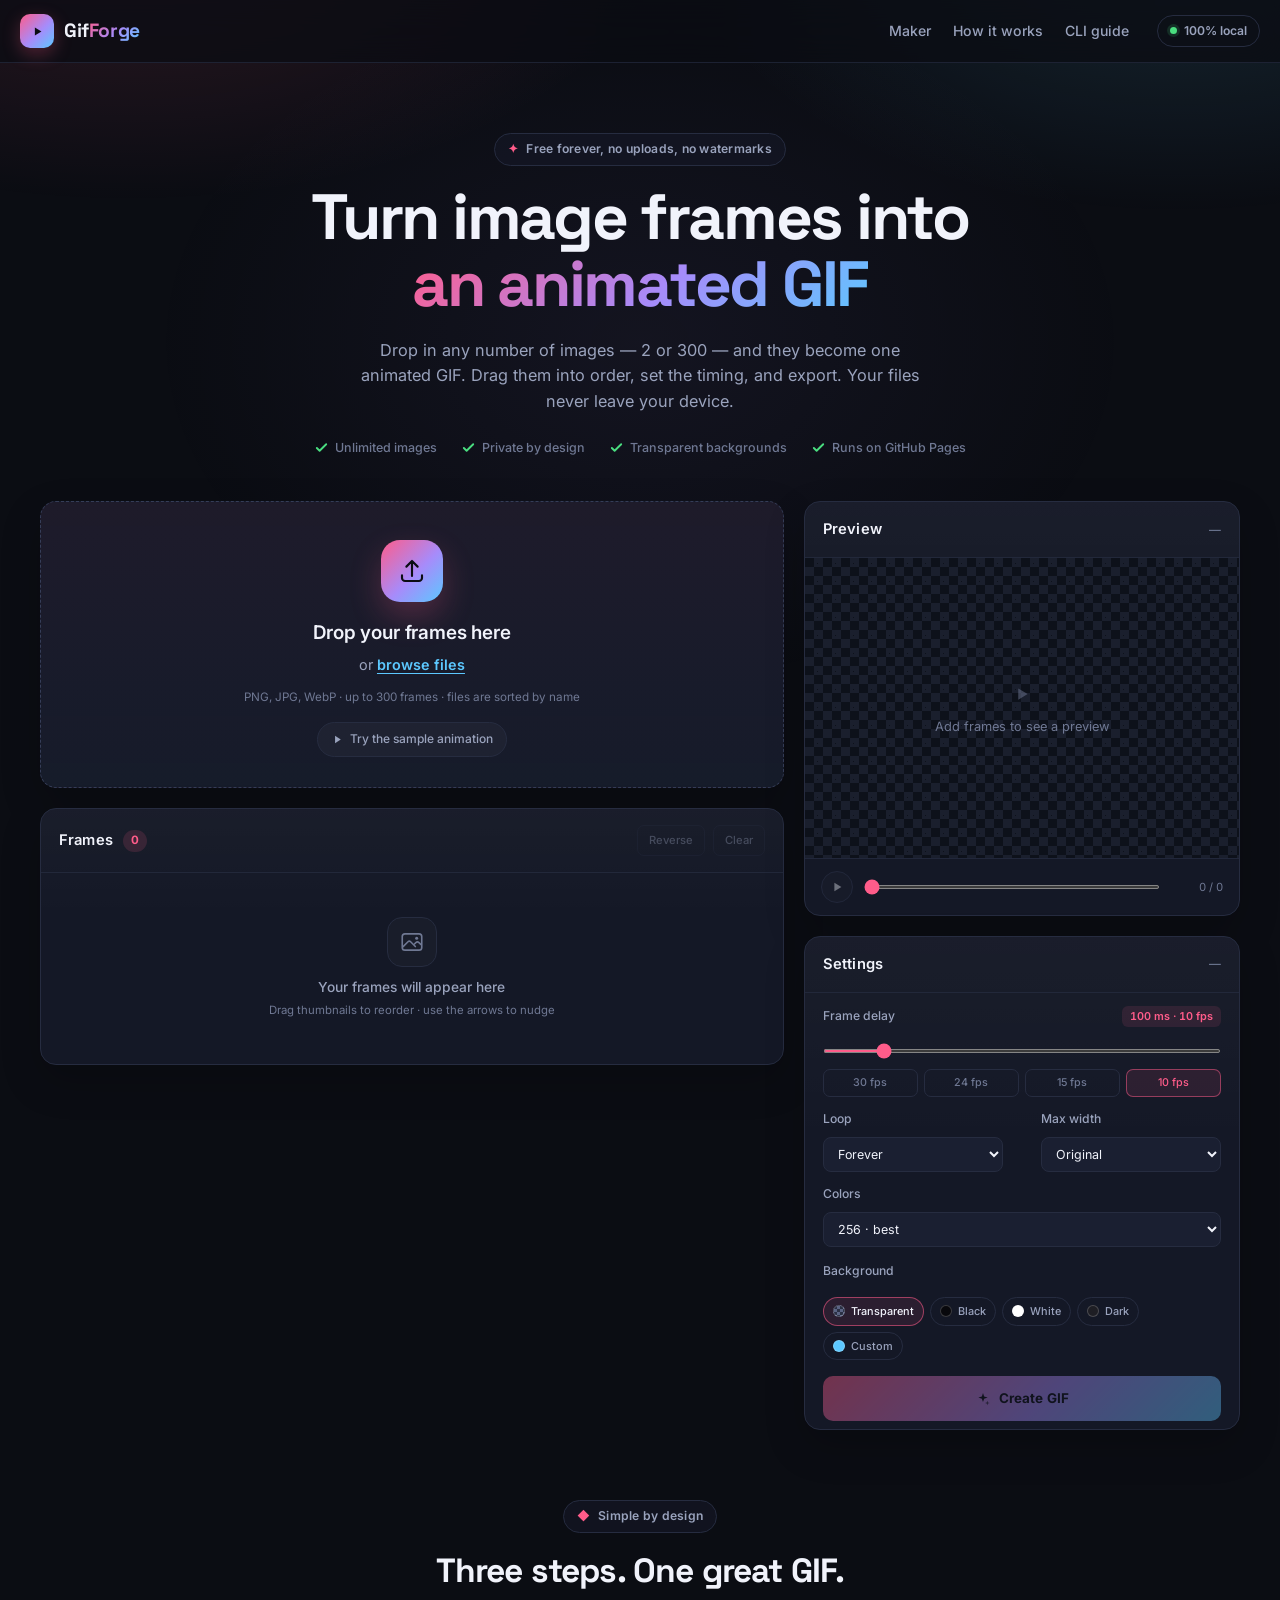
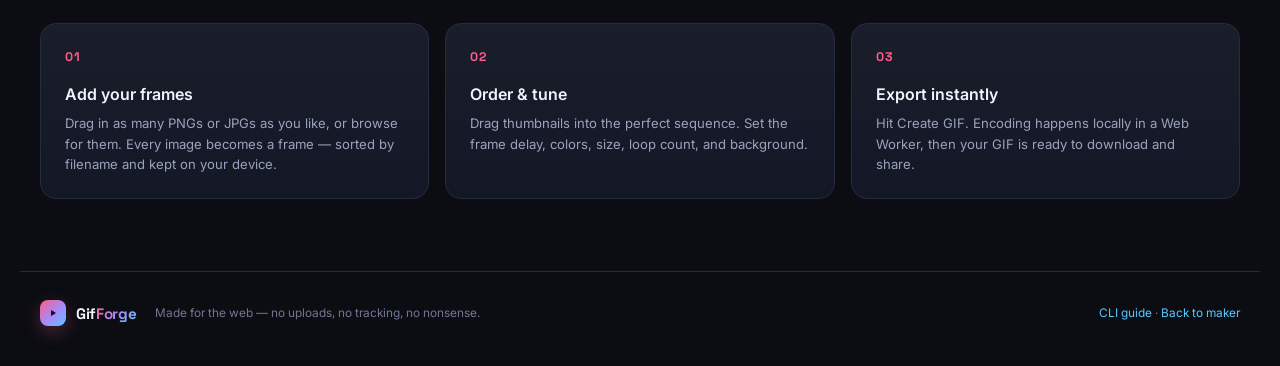
==== index.html @ 0b66b705 "GIF-maker-site" ====
<!DOCTYPE html>
<html lang="en">
<head>
  <meta charset="UTF-8" />
  <meta name="viewport" content="width=device-width, initial-scale=1.0" />
  <meta name="description" content="GifForge — a free, private GIF maker that runs entirely in your browser. Drop in image frames, reorder them, tune the speed, and download a crisp GIF." />
  <title>GifForge — Free Online GIF Maker</title>
  <link rel="icon" href="data:image/svg+xml,%3Csvg xmlns='http://www.w3.org/2000/svg' viewBox='0 0 64 64'%3E%3Cdefs%3E%3ClinearGradient id='g' x1='0' y1='0' x2='1' y2='1'%3E%3Cstop offset='0' stop-color='%23ff5c8a'/%3E%3Cstop offset='.55' stop-color='%23a78bfa'/%3E%3Cstop offset='1' stop-color='%235cc8ff'/%3E%3C/linearGradient%3E%3C/defs%3E%3Crect width='64' height='64' rx='16' fill='url(%23g)'/%3E%3Cpath d='M25 20v24l18-12z' fill='%230b0d13'/%3E%3C/svg%3E" />
  <link rel="preconnect" href="https://fonts.googleapis.com" />
  <link rel="preconnect" href="https://fonts.gstatic.com" crossorigin />
  <link href="https://fonts.googleapis.com/css2?family=Inter:wght@400;500;600;700;800&family=Space+Grotesk:wght@500;600;700&display=swap" rel="stylesheet" />
  <link rel="stylesheet" href="assets/style.css" />
</head>
<body>
  <header class="topbar">
    <a class="brand" href="#top" aria-label="GifForge home">
      <span class="brand-mark" aria-hidden="true">
        <svg viewBox="0 0 24 24" fill="none"><path d="M9 7.5v9l7.5-4.5L9 7.5Z" fill="currentColor"/></svg>
      </span>
      <span>Gif<span class="brand-accent">Forge</span></span>
    </a>
    <nav class="topnav" aria-label="Main">
      <a href="#maker">Maker</a>
      <a href="#how">How it works</a>
      <a href="gif-guide.html">CLI guide</a>
    </nav>
    <div class="topbar-badge" title="Everything runs locally in your browser">
      <span class="status-dot"></span>
      100% local
    </div>
  </header>

  <main id="top">
    <section class="hero">
      <p class="eyebrow"><span>✦</span> Free forever, no uploads, no watermarks</p>
      <h1>Turn image frames into<br /><span class="gradient-text">an animated GIF</span></h1>
      <p class="hero-sub">
        Drop in any number of images — 2 or 300 — and they become one animated GIF.
        Drag them into order, set the timing, and export. Your files never leave your device.
      </p>
      <div class="trust-row" aria-label="Features">
        <span><svg viewBox="0 0 16 16" aria-hidden="true"><path d="m3 8.5 3 3L13 4.5" fill="none" stroke="currentColor" stroke-width="2" stroke-linecap="round" stroke-linejoin="round"/></svg>Unlimited images</span>
        <span><svg viewBox="0 0 16 16" aria-hidden="true"><path d="m3 8.5 3 3L13 4.5" fill="none" stroke="currentColor" stroke-width="2" stroke-linecap="round" stroke-linejoin="round"/></svg>Private by design</span>
        <span><svg viewBox="0 0 16 16" aria-hidden="true"><path d="m3 8.5 3 3L13 4.5" fill="none" stroke="currentColor" stroke-width="2" stroke-linecap="round" stroke-linejoin="round"/></svg>Transparent backgrounds</span>
        <span><svg viewBox="0 0 16 16" aria-hidden="true"><path d="m3 8.5 3 3L13 4.5" fill="none" stroke="currentColor" stroke-width="2" stroke-linecap="round" stroke-linejoin="round"/></svg>Runs on GitHub Pages</span>
      </div>
    </section>

    <section class="maker" id="maker" aria-label="GIF maker">
      <div class="workspace">
        <div class="panel drop-panel" id="dropzone" role="button" tabindex="0" aria-label="Upload image frames">
          <input type="file" id="fileInput" accept="image/png,image/jpeg,image/webp,image/gif,image/bmp" multiple hidden />
          <div class="drop-inner">
            <div class="drop-icon" aria-hidden="true">
              <svg viewBox="0 0 24 24" fill="none"><path d="M12 16V4m0 0L7.5 8.5M12 4l4.5 4.5M4 15.5v2A2.5 2.5 0 0 0 6.5 20h11a2.5 2.5 0 0 0 2.5-2.5v-2" stroke="currentColor" stroke-width="1.7" stroke-linecap="round" stroke-linejoin="round"/></svg>
            </div>
            <h2>Drop your frames here</h2>
            <p class="drop-copy">or <button type="button" class="link-btn" id="browseBtn">browse files</button></p>
            <p class="hint">PNG, JPG, WebP · up to 300 frames · files are sorted by name</p>
            <button type="button" class="sample-btn" id="sampleBtn">
              <svg viewBox="0 0 16 16" fill="none" aria-hidden="true"><path d="M5 3.5v9l7-4.5-7-4.5Z" fill="currentColor"/></svg>
              Try the sample animation
            </button>
          </div>
          <div class="drop-loading" id="dropLoading" hidden>
            <span class="spinner" aria-hidden="true"></span>
            <span>Loading frames…</span>
          </div>
        </div>

        <div class="panel frames-panel">
          <div class="panel-head">
            <h2>Frames <span class="count" id="frameCount">0</span></h2>
            <div class="head-actions">
              <button type="button" class="ghost small" id="reverseBtn" disabled>Reverse</button>
              <button type="button" class="ghost small danger" id="clearBtn" disabled>Clear</button>
            </div>
          </div>
          <div class="frames" id="frames" aria-live="polite"></div>
          <div class="empty-frames" id="emptyFrames">
            <span class="empty-icon" aria-hidden="true">
              <svg viewBox="0 0 24 24" fill="none"><rect x="3" y="4.5" width="18" height="15" rx="2.5" stroke="currentColor" stroke-width="1.5"/><path d="m3.8 16.2 4.5-4.4a1.7 1.7 0 0 1 2.4 0l4.4 4.4M14.5 13.6l1.3-1.2a1.7 1.7 0 0 1 2.4 0l1.9 1.8" stroke="currentColor" stroke-width="1.5" stroke-linecap="round"/><circle cx="16.3" cy="8.6" r="1.4" fill="currentColor"/></svg>
            </span>
            <p>Your frames will appear here</p>
            <span class="empty-sub">Drag thumbnails to reorder · use the arrows to nudge</span>
          </div>
        </div>
      </div>

      <aside class="sidebar">
        <div class="panel preview-panel">
          <div class="panel-head">
            <h2>Preview</h2>
            <span class="meta" id="previewMeta">—</span>
          </div>
          <div class="preview-stage" id="previewStage">
            <canvas id="previewCanvas" width="480" height="360" aria-label="Animation preview"></canvas>
            <div class="preview-empty" id="previewEmpty">
              <svg viewBox="0 0 24 24" fill="none" aria-hidden="true"><path d="M9 7.5v9l7.5-4.5L9 7.5Z" fill="currentColor"/></svg>
              <span>Add frames to see a preview</span>
            </div>
          </div>
          <div class="playbar">
            <button type="button" class="play-btn" id="playBtn" disabled aria-label="Pause preview">
              <svg class="icon-pause" viewBox="0 0 16 16" aria-hidden="true"><path d="M5 3h2v10H5zM9 3h2v10H9z" fill="currentColor"/></svg>
              <svg class="icon-play" viewBox="0 0 16 16" aria-hidden="true"><path d="M5 3.2v9.6L13 8 5 3.2Z" fill="currentColor"/></svg>
            </button>
            <input type="range" id="scrub" min="0" max="0" value="0" step="1" aria-label="Preview frame" />
            <span class="frame-label" id="frameLabel">0 / 0</span>
          </div>
        </div>

        <div class="panel settings-panel">
          <div class="panel-head">
            <h2>Settings</h2>
            <span class="meta" id="sizeMeta">—</span>
          </div>

          <div class="field">
            <div class="field-label">
              <label for="delay">Frame delay</label>
              <span class="value-pill" id="delayVal">100 ms · 10 fps</span>
            </div>
            <input type="range" id="delay" min="20" max="600" step="1" value="100" />
            <div class="preset-row" id="fpsPresets">
              <button type="button" class="chip" data-fps="30">30 fps</button>
              <button type="button" class="chip" data-fps="24">24 fps</button>
              <button type="button" class="chip" data-fps="15">15 fps</button>
              <button type="button" class="chip active" data-fps="10">10 fps</button>
            </div>
          </div>

          <div class="field-grid">
            <div class="field">
              <label for="loop">Loop</label>
              <select id="loop">
                <option value="0" selected>Forever</option>
                <option value="1">2 times</option>
                <option value="2">3 times</option>
                <option value="-1">Once</option>
              </select>
            </div>
            <div class="field">
              <label for="maxWidth">Max width</label>
              <select id="maxWidth">
                <option value="0" selected>Original</option>
                <option value="1080">1080 px</option>
                <option value="720">720 px</option>
                <option value="480">480 px</option>
                <option value="320">320 px</option>
              </select>
            </div>
            <div class="field">
              <label for="quality">Colors</label>
              <select id="quality">
                <option value="256" selected>256 · best</option>
                <option value="128">128 · balanced</option>
                <option value="64">64 · smaller</option>
                <option value="32">32 · smallest</option>
              </select>
            </div>
          </div>

          <div class="field">
            <div class="field-label">
              <span class="label">Background</span>
            </div>
            <div class="swatches" id="bgSwatches">
              <button type="button" class="swatch active" data-bg="transparent"><span class="swatch-dot checker-dot"></span>Transparent</button>
              <button type="button" class="swatch" data-bg="#08080c"><span class="swatch-dot" style="background:#08080c"></span>Black</button>
              <button type="button" class="swatch" data-bg="#ffffff"><span class="swatch-dot" style="background:#fff"></span>White</button>
              <button type="button" class="swatch" data-bg="#1e1e24"><span class="swatch-dot" style="background:#1e1e24"></span>Dark</button>
              <label class="swatch custom-swatch" title="Pick a custom background color">
                <span class="swatch-dot" id="customDot" style="background:#5cc8ff"></span>Custom
                <input type="color" id="customBg" value="#5cc8ff" />
              </label>
            </div>
          </div>

          <button type="button" class="primary create-btn" id="makeBtn" disabled>
            <svg viewBox="0 0 24 24" fill="none" aria-hidden="true"><path d="M12 3l1.7 5.1L19 9.8l-5.3 1.7L12 16.6l-1.7-5.1L5 9.8l5.3-1.7L12 3Z" fill="currentColor"/><path d="M18.5 14.5l.9 2.6 2.6.9-2.6.9-.9 2.6-.9-2.6-2.6-.9 2.6-.9.9-2.6Z" fill="currentColor" opacity=".7"/></svg>
            Create GIF
          </button>

          <div class="progress-wrap" id="progressWrap" hidden>
            <div class="progress"><div class="progress-bar" id="progressBar"></div></div>
            <div class="progress-text"><span id="progressText">Preparing frames…</span><span id="progressPct">0%</span></div>
          </div>

          <div class="result" id="resultBox" hidden>
            <div class="result-head">
              <span class="result-title"><span class="status-dot"></span> Your GIF is ready</span>
              <span class="meta" id="resultSize"></span>
            </div>
            <div class="result-image-wrap">
              <img id="resultImg" alt="Generated GIF preview" />
            </div>
            <a class="primary download-btn" id="downloadBtn" download="animation.gif">
              <svg viewBox="0 0 24 24" fill="none" aria-hidden="true"><path d="M12 4v11m0 0 4-4m-4 4-4-4M5 19h14" stroke="currentColor" stroke-width="1.8" stroke-linecap="round" stroke-linejoin="round"/></svg>
              Download GIF
            </a>
          </div>
        </div>
      </aside>
    </section>

    <section class="how" id="how">
      <div class="how-head">
        <p class="eyebrow"><span>◆</span> Simple by design</p>
        <h2>Three steps. One great GIF.</h2>
      </div>
      <div class="how-grid">
        <article class="how-card">
          <div class="how-num">01</div>
          <h3>Add your frames</h3>
          <p>Drag in as many PNGs or JPGs as you like, or browse for them. Every image becomes a frame — sorted by filename and kept on your device.</p>
        </article>
        <article class="how-card">
          <div class="how-num">02</div>
          <h3>Order &amp; tune</h3>
          <p>Drag thumbnails into the perfect sequence. Set the frame delay, colors, size, loop count, and background.</p>
        </article>
        <article class="how-card">
          <div class="how-num">03</div>
          <h3>Export instantly</h3>
          <p>Hit Create GIF. Encoding happens locally in a Web Worker, then your GIF is ready to download and share.</p>
        </article>
      </div>
    </section>
  </main>

  <footer class="site-footer">
    <a class="brand small-brand" href="#top">
      <span class="brand-mark" aria-hidden="true">
        <svg viewBox="0 0 24 24" fill="none"><path d="M9 7.5v9l7.5-4.5L9 7.5Z" fill="currentColor"/></svg>
      </span>
      <span>Gif<span class="brand-accent">Forge</span></span>
    </a>
    <p>Made for the web — no uploads, no tracking, no nonsense.</p>
    <p class="footer-links"><a href="gif-guide.html">CLI guide</a> · <a href="#maker">Back to maker</a></p>
  </footer>

  <div class="toast" id="toast" role="status" aria-live="polite"></div>

  <script type="module" src="assets/app.js"></script>
</body>
</html>
---- assets/style.css ----
:root {
  --bg: #0b0d13;
  --bg-soft: #10131c;
  --panel: #141826;
  --panel-2: #1a1f31;
  --border: #262c40;
  --border-strong: #353d58;
  --text: #f1f3fb;
  --muted: #9aa3bd;
  --muted-2: #6f7893;
  --accent: #ff5c8a;
  --accent-2: #5cc8ff;
  --accent-3: #a78bfa;
  --gradient: linear-gradient(135deg, #ff5c8a 0%, #a78bfa 55%, #5cc8ff 100%);
  --radius: 16px;
  --radius-sm: 11px;
  --shadow: 0 24px 60px rgba(0, 0, 0, .35);
  --checker: linear-gradient(45deg, #2a3044 25%, transparent 25%), linear-gradient(-45deg, #2a3044 25%, transparent 25%), linear-gradient(45deg, transparent 75%, #2a3044 75%), linear-gradient(-45deg, transparent 75%, #2a3044 75%);
}

* { box-sizing: border-box; }
html { scroll-behavior: smooth; }
body {
  margin: 0;
  background: var(--bg);
  color: var(--text);
  font-family: 'Inter', 'Segoe UI', Tahoma, sans-serif;
  line-height: 1.55;
  -webkit-font-smoothing: antialiased;
  overflow-x: hidden;
}
body::before {
  content: '';
  position: fixed;
  inset: 0;
  z-index: -1;
  background:
    radial-gradient(900px 500px at 10% -12%, rgba(255, 92, 138, .16), transparent 62%),
    radial-gradient(800px 460px at 92% -8%, rgba(92, 200, 255, .14), transparent 62%),
    radial-gradient(700px 500px at 50% 38%, rgba(167, 139, 250, .06), transparent 70%);
  pointer-events: none;
}
button, input, select { font: inherit; }
button { color: inherit; cursor: pointer; }
a { color: var(--accent-2); text-decoration: none; }
a:hover { text-decoration: underline; }
:focus-visible { outline: 2px solid var(--accent-2); outline-offset: 3px; }

/* ---------- Top bar ---------- */
.topbar {
  position: sticky;
  top: 0;
  z-index: 50;
  display: flex;
  align-items: center;
  gap: 28px;
  padding: 14px max(20px, calc((100vw - 1240px) / 2));
  background: rgba(11, 13, 19, .76);
  border-bottom: 1px solid rgba(38, 44, 64, .7);
  backdrop-filter: blur(16px);
  -webkit-backdrop-filter: blur(16px);
}
.brand { display: inline-flex; align-items: center; gap: 10px; color: var(--text); font-family: 'Space Grotesk', 'Inter', sans-serif; font-weight: 700; font-size: 1.2rem; letter-spacing: -.02em; }
.brand:hover { text-decoration: none; }
.brand-mark { display: grid; place-items: center; width: 34px; height: 34px; border-radius: 10px; background: var(--gradient); color: #0b0d13; box-shadow: 0 6px 18px rgba(255, 92, 138, .28); }
.brand-mark svg { width: 21px; height: 21px; }
.brand-accent { background: var(--gradient); -webkit-background-clip: text; background-clip: text; color: transparent; }
.topnav { display: flex; gap: 22px; margin-left: auto; }
.topnav a { color: var(--muted); font-size: .88rem; font-weight: 500; }
.topnav a:hover { color: var(--text); text-decoration: none; }
.topbar-badge { display: inline-flex; align-items: center; gap: 7px; padding: 6px 12px; border: 1px solid var(--border); border-radius: 999px; color: var(--muted); font-size: .76rem; font-weight: 600; white-space: nowrap; }
.status-dot { width: 7px; height: 7px; border-radius: 50%; background: #4ade80; box-shadow: 0 0 0 3px rgba(74, 222, 128, .14); display: inline-block; flex: none; }

/* ---------- Hero ---------- */
main { max-width: 1240px; margin: 0 auto; padding: 0 20px 72px; }
.hero { text-align: center; padding: 70px 12px 44px; }
.eyebrow { display: inline-flex; align-items: center; gap: 8px; margin: 0 0 18px; padding: 6px 13px; border: 1px solid var(--border); border-radius: 999px; background: rgba(20, 24, 38, .7); color: var(--muted); font-size: .76rem; font-weight: 600; letter-spacing: .02em; }
.eyebrow span { color: var(--accent); }
.hero h1 { margin: 0; font-family: 'Space Grotesk', 'Inter', sans-serif; font-size: clamp(2.3rem, 5.4vw, 4rem); line-height: 1.05; letter-spacing: -.035em; font-weight: 700; }
.gradient-text { background: var(--gradient); -webkit-background-clip: text; background-clip: text; color: transparent; }
.hero-sub { max-width: 590px; margin: 20px auto 0; color: var(--muted); font-size: 1.02rem; }
.trust-row { display: flex; flex-wrap: wrap; justify-content: center; gap: 10px 24px; margin-top: 24px; color: var(--muted-2); font-size: .78rem; font-weight: 500; }
.trust-row span { display: inline-flex; align-items: center; gap: 6px; }
.trust-row svg { width: 15px; height: 15px; color: #4ade80; }

/* ---------- Layout ---------- */
.maker { display: grid; grid-template-columns: minmax(0, 1.45fr) minmax(350px, .85fr); gap: 20px; align-items: start; scroll-margin-top: 90px; }
.workspace, .sidebar { display: flex; flex-direction: column; gap: 20px; min-width: 0; }
.sidebar { position: sticky; top: 86px; }
.panel { position: relative; border: 1px solid var(--border); border-radius: var(--radius); background: linear-gradient(180deg, rgba(255, 255, 255, .025), transparent 42%), var(--panel); box-shadow: 0 16px 40px rgba(0, 0, 0, .18); }
.panel-head { display: flex; align-items: center; justify-content: space-between; gap: 12px; padding: 16px 18px; border-bottom: 1px solid rgba(38, 44, 64, .75); }
.panel-head h2 { margin: 0; font-size: .92rem; font-weight: 600; letter-spacing: .01em; }
.meta { color: var(--muted-2); font-size: .74rem; font-weight: 500; white-space: nowrap; }
.count { display: inline-grid; place-items: center; min-width: 24px; height: 22px; margin-left: 6px; padding: 0 7px; border-radius: 999px; background: rgba(255, 92, 138, .14); color: var(--accent); font-size: .72rem; font-weight: 700; vertical-align: 1px; }
.head-actions { display: flex; gap: 8px; }

/* ---------- Drop zone ---------- */
.drop-panel { cursor: pointer; border-style: dashed; border-color: var(--border-strong); background: linear-gradient(180deg, rgba(255, 92, 138, .045), rgba(92, 200, 255, .02)), var(--panel); transition: border-color .2s, background .2s, transform .2s; overflow: hidden; }
.drop-panel:hover { border-color: rgba(255, 92, 138, .55); background: linear-gradient(180deg, rgba(255, 92, 138, .08), rgba(92, 200, 255, .03)), var(--panel); }
.drop-panel.dragging { border-color: var(--accent-2); background: linear-gradient(180deg, rgba(92, 200, 255, .12), rgba(255, 92, 138, .05)), var(--panel); transform: scale(.995); }
.drop-inner { display: flex; flex-direction: column; align-items: center; text-align: center; padding: 38px 24px 30px; }
.drop-icon { display: grid; place-items: center; width: 62px; height: 62px; margin-bottom: 16px; border-radius: 19px; background: var(--gradient); color: #0b0d13; box-shadow: 0 14px 32px rgba(255, 92, 138, .24); }
.drop-icon svg { width: 30px; height: 30px; }
.drop-inner h2 { margin: 0; font-size: 1.18rem; font-weight: 600; letter-spacing: -.01em; }
.drop-copy { margin: 6px 0 0; color: var(--muted); font-size: .9rem; }
.link-btn { padding: 0; border: 0; background: none; color: var(--accent-2); font-weight: 600; text-decoration: underline; text-underline-offset: 3px; }
.hint { margin: 12px 0 0; color: var(--muted-2); font-size: .73rem; }
.sample-btn { display: inline-flex; align-items: center; gap: 6px; margin-top: 16px; padding: 7px 13px; border: 1px solid var(--border); border-radius: 999px; background: rgba(255, 255, 255, .03); color: var(--muted); font-size: .75rem; font-weight: 500; transition: .2s; }
.sample-btn:hover { color: var(--text); border-color: var(--border-strong); background: rgba(255, 255, 255, .055); }
.sample-btn svg { width: 13px; height: 13px; }
.sample-btn:disabled { opacity: .5; cursor: wait; }
.drop-loading { position: absolute; inset: 0; display: flex; align-items: center; justify-content: center; gap: 10px; background: rgba(11, 13, 19, .82); color: var(--muted); font-size: .86rem; backdrop-filter: blur(3px); }
.spinner { width: 18px; height: 18px; border: 2px solid rgba(255, 255, 255, .15); border-top-color: var(--accent); border-radius: 50%; animation: spin .7s linear infinite; }
@keyframes spin { to { transform: rotate(360deg); } }

/* ---------- Frame grid ---------- */
.frames { display: grid; grid-template-columns: repeat(auto-fill, minmax(112px, 1fr)); gap: 10px; padding: 14px; max-height: 460px; overflow-y: auto; scrollbar-width: thin; scrollbar-color: var(--border-strong) transparent; }
.frames:empty { display: none; }
.frame-card { position: relative; border: 1px solid var(--border); border-radius: 12px; background: var(--panel-2); overflow: hidden; transition: border-color .18s, box-shadow .18s, opacity .18s; }
.frame-card:hover { border-color: var(--border-strong); }
.frame-card.dragging { opacity: .45; border-color: var(--accent-2); box-shadow: 0 0 0 2px rgba(92, 200, 255, .25); }
.frame-thumb { position: relative; aspect-ratio: 1 / 1; display: grid; place-items: center; padding: 6px; background-color: #171b29; background-image: var(--checker); background-size: 14px 14px; background-position: 0 0, 0 7px, 7px -7px, -7px 0; cursor: grab; }
.frame-thumb:active { cursor: grabbing; }
.frame-thumb img { max-width: 100%; max-height: 100%; object-fit: contain; pointer-events: none; filter: drop-shadow(0 4px 8px rgba(0, 0, 0, .35)); }
.frame-idx { position: absolute; top: 6px; left: 6px; min-width: 22px; padding: 1px 5px; border-radius: 6px; background: rgba(8, 9, 14, .78); color: var(--text); font-size: .64rem; font-weight: 700; font-variant-numeric: tabular-nums; text-align: center; }
.frame-remove { position: absolute; top: 5px; right: 5px; display: grid; place-items: center; width: 20px; height: 20px; padding: 0; border: 0; border-radius: 50%; background: rgba(8, 9, 14, .78); color: var(--muted); font-size: 14px; line-height: 1; opacity: 0; transition: .15s; }
.frame-card:hover .frame-remove, .frame-remove:focus-visible { opacity: 1; }
.frame-remove:hover { background: #ff4d6d; color: #fff; }
.frame-info { display: flex; align-items: center; gap: 4px; padding: 6px 7px; border-top: 1px solid rgba(38, 44, 64, .75); }
.frame-name { flex: 1; min-width: 0; overflow: hidden; text-overflow: ellipsis; white-space: nowrap; color: var(--muted); font-size: .64rem; }
.frame-moves { display: flex; gap: 2px; }
.move-btn { display: grid; place-items: center; width: 18px; height: 18px; padding: 0; border: 1px solid var(--border); border-radius: 5px; background: transparent; color: var(--muted-2); font-size: 11px; line-height: 1; }
.move-btn:hover:not(:disabled) { color: var(--text); border-color: var(--border-strong); background: rgba(255, 255, 255, .06); }
.move-btn:disabled { opacity: .3; cursor: default; }
.empty-frames { display: flex; flex-direction: column; align-items: center; padding: 44px 24px; text-align: center; color: var(--muted-2); }
.empty-icon { display: grid; place-items: center; width: 50px; height: 50px; margin-bottom: 10px; border-radius: 15px; border: 1px solid var(--border); background: rgba(255, 255, 255, .02); }
.empty-icon svg { width: 26px; height: 26px; }
.empty-frames p { margin: 0; color: var(--muted); font-size: .86rem; font-weight: 500; }
.empty-sub { margin-top: 4px; font-size: .71rem; }

/* ---------- Preview ---------- */
.preview-stage { position: relative; display: grid; place-items: center; min-height: 300px; padding: 16px; background-color: #0e111a; background-image: var(--checker); background-size: 18px 18px; background-position: 0 0, 0 9px, 9px -9px, -9px 0; overflow: hidden; }
.preview-stage.solid { background-image: none; }
#previewCanvas { display: block; max-width: 100%; max-height: 340px; width: auto; height: auto; border-radius: 4px; box-shadow: 0 10px 30px rgba(0, 0, 0, .35); }
#previewCanvas.hidden { display: none; }
.preview-empty { position: absolute; inset: 0; display: flex; flex-direction: column; align-items: center; justify-content: center; gap: 8px; color: var(--muted-2); font-size: .8rem; background: rgba(14, 17, 26, .55); }
.preview-empty svg { width: 30px; height: 30px; opacity: .5; }
.playbar { display: flex; align-items: center; gap: 11px; padding: 12px 16px; border-top: 1px solid rgba(38, 44, 64, .75); }
.play-btn { display: grid; place-items: center; flex: none; width: 32px; height: 32px; padding: 0; border: 1px solid var(--border-strong); border-radius: 50%; background: rgba(255, 255, 255, .04); color: var(--text); transition: .18s; }
.play-btn:hover:not(:disabled) { border-color: var(--accent); background: rgba(255, 92, 138, .12); }
.play-btn:disabled { opacity: .4; cursor: default; }
.play-btn svg { width: 14px; height: 14px; }
.play-btn .icon-play { display: none; }
.play-btn.paused .icon-pause { display: none; }
.play-btn.paused .icon-play { display: block; }
input[type="range"] { width: 100%; height: 4px; margin: 0; border-radius: 999px; background: var(--panel-2); accent-color: var(--accent); cursor: pointer; }
#scrub { flex: 1; }
.frame-label { flex: none; min-width: 52px; color: var(--muted-2); font-size: .7rem; font-variant-numeric: tabular-nums; text-align: right; }

/* ---------- Settings ---------- */
.settings-panel { padding-bottom: 4px; }
.field { padding: 13px 18px 0; }
.field:last-of-type { padding-bottom: 2px; }
.field > label, .field-label .label { display: block; margin-bottom: 8px; color: var(--muted); font-size: .76rem; font-weight: 500; }
.field-label { display: flex; align-items: center; justify-content: space-between; gap: 10px; margin-bottom: 8px; }
.field-label label { color: var(--muted); font-size: .76rem; font-weight: 500; }
.value-pill { padding: 2px 8px; border-radius: 6px; background: rgba(255, 92, 138, .11); color: var(--accent); font-size: .68rem; font-weight: 600; font-variant-numeric: tabular-nums; }
.preset-row { display: flex; gap: 6px; margin-top: 9px; }
.chip { flex: 1; padding: 5px 4px; border: 1px solid var(--border); border-radius: 7px; background: transparent; color: var(--muted-2); font-size: .67rem; font-weight: 500; transition: .15s; }
.chip:hover { color: var(--text); border-color: var(--border-strong); }
.chip.active { border-color: rgba(255, 92, 138, .5); background: rgba(255, 92, 138, .1); color: var(--accent); }
.field-grid { display: grid; grid-template-columns: 1fr 1fr; gap: 0 2px; }
.field-grid .field:nth-child(3) { grid-column: 1 / -1; }
select { width: 100%; padding: 8px 10px; border: 1px solid var(--border); border-radius: 8px; background: var(--panel-2); color: var(--text); font-size: .78rem; cursor: pointer; }
.swatches { display: flex; flex-wrap: wrap; gap: 6px; }
.swatch { display: inline-flex; align-items: center; gap: 6px; padding: 5px 9px; border: 1px solid var(--border); border-radius: 999px; background: transparent; color: var(--muted); font-size: .68rem; font-weight: 500; transition: .15s; }
.swatch:hover { color: var(--text); border-color: var(--border-strong); }
.swatch.active { border-color: rgba(255, 92, 138, .55); background: rgba(255, 92, 138, .1); color: var(--text); }
.swatch-dot { width: 12px; height: 12px; border-radius: 50%; border: 1px solid rgba(255, 255, 255, .2); flex: none; }
.checker-dot { background-color: #2a3044; background-image: linear-gradient(45deg, #5a6383 25%, transparent 25%), linear-gradient(-45deg, #5a6383 25%, transparent 25%), linear-gradient(45deg, transparent 75%, #5a6383 75%), linear-gradient(-45deg, transparent 75%, #5a6383 75%); background-size: 6px 6px; background-position: 0 0, 0 3px, 3px -3px, -3px 0; }
.custom-swatch { cursor: pointer; }
.custom-swatch input[type="color"] { position: absolute; width: 0; height: 0; opacity: 0; pointer-events: none; }

/* ---------- Buttons / progress / result ---------- */
.primary { display: inline-flex; align-items: center; justify-content: center; gap: 8px; padding: 11px 18px; border: 0; border-radius: 10px; background: var(--gradient); color: #0b0d13; font-weight: 700; font-size: .84rem; letter-spacing: .01em; box-shadow: 0 10px 26px rgba(255, 92, 138, .22); transition: transform .16s, box-shadow .16s, opacity .16s; }
.primary:hover:not(:disabled) { transform: translateY(-1px); box-shadow: 0 14px 32px rgba(255, 92, 138, .3); text-decoration: none; }
.primary:disabled { opacity: .4; cursor: not-allowed; box-shadow: none; }
.primary svg { width: 16px; height: 16px; }
.ghost { padding: 6px 11px; border: 1px solid var(--border); border-radius: 7px; background: transparent; color: var(--muted); font-size: .7rem; font-weight: 500; transition: .15s; }
.ghost:hover:not(:disabled) { color: var(--text); border-color: var(--border-strong); background: rgba(255, 255, 255, .04); }
.ghost.danger:hover:not(:disabled) { color: #ff7b93; border-color: rgba(255, 92, 138, .45); background: rgba(255, 92, 138, .07); }
.ghost:disabled { opacity: .35; cursor: default; }
.create-btn { width: calc(100% - 36px); margin: 16px 18px 4px; padding: 12px 18px; }
.progress-wrap { margin: 14px 18px 16px; }
.progress { height: 7px; border-radius: 999px; background: var(--panel-2); overflow: hidden; }
.progress-bar { width: 0; height: 100%; border-radius: inherit; background: var(--gradient); transition: width .18s ease; }
.progress-text { display: flex; justify-content: space-between; gap: 10px; margin-top: 7px; color: var(--muted-2); font-size: .68rem; font-variant-numeric: tabular-nums; }
.result { margin: 15px 18px 18px; padding: 12px; border: 1px solid rgba(74, 222, 128, .2); border-radius: 12px; background: rgba(74, 222, 128, .045); }
.result-head { display: flex; align-items: center; justify-content: space-between; gap: 10px; margin-bottom: 10px; }
.result-title { display: inline-flex; align-items: center; gap: 7px; font-size: .75rem; font-weight: 600; }
.result-image-wrap { display: grid; place-items: center; min-height: 80px; max-height: 220px; padding: 8px; border-radius: 8px; background-color: #171b29; background-image: var(--checker); background-size: 14px 14px; background-position: 0 0, 0 7px, 7px -7px, -7px 0; overflow: hidden; }
.result-image-wrap img { max-width: 100%; max-height: 204px; display: block; }
.download-btn { width: 100%; margin-top: 10px; }
[hidden] { display: none !important; }

/* ---------- How it works ---------- */
.how { margin-top: 70px; scroll-margin-top: 90px; }
.how-head { text-align: center; margin-bottom: 26px; }
.how-head .eyebrow { margin-bottom: 12px; }
.how-head h2 { margin: 0; font-family: 'Space Grotesk', 'Inter', sans-serif; font-size: clamp(1.6rem, 3vw, 2.1rem); letter-spacing: -.025em; }
.how-grid { display: grid; grid-template-columns: repeat(3, 1fr); gap: 16px; }
.how-card { position: relative; padding: 24px; border: 1px solid var(--border); border-radius: var(--radius); background: linear-gradient(180deg, rgba(255, 255, 255, .025), transparent), var(--panel); overflow: hidden; }
.how-num { margin-bottom: 14px; font-family: 'Space Grotesk', sans-serif; font-size: .78rem; font-weight: 700; color: var(--accent); letter-spacing: .08em; }
.how-card h3 { margin: 0 0 7px; font-size: 1rem; font-weight: 600; }
.how-card p { margin: 0; color: var(--muted); font-size: .82rem; }

/* ---------- Footer / toast ---------- */
.site-footer { display: flex; align-items: center; gap: 18px; max-width: 1240px; margin: 0 auto; padding: 28px 20px 40px; border-top: 1px solid var(--border); color: var(--muted-2); font-size: .74rem; }
.site-footer p { margin: 0; }
.small-brand { font-size: .95rem; }
.small-brand .brand-mark { width: 26px; height: 26px; border-radius: 8px; }
.small-brand .brand-mark svg { width: 16px; height: 16px; }
.footer-links { margin-left: auto !important; }
.toast { position: fixed; left: 50%; bottom: 26px; z-index: 100; transform: translate(-50%, 20px); max-width: min(92vw, 480px); padding: 11px 16px; border: 1px solid var(--border-strong); border-radius: 10px; background: #1b2132; color: var(--text); font-size: .8rem; box-shadow: var(--shadow); opacity: 0; pointer-events: none; transition: opacity .2s, transform .2s; }
.toast.show { opacity: 1; transform: translate(-50%, 0); }
.toast.error { border-color: rgba(255, 92, 138, .5); }

/* ---------- Responsive ---------- */
@media (max-width: 960px) {
  .maker { grid-template-columns: 1fr; }
  .sidebar { position: static; }
  .preview-stage { min-height: 260px; }
  #previewCanvas { max-height: 300px; }
  .how-grid { grid-template-columns: 1fr; }
  .topnav { display: none; }
}
@media (max-width: 640px) {
  main { padding: 0 14px 56px; }
  .topbar { padding: 12px 14px; }
  .hero { padding: 46px 4px 32px; }
  .hero-sub { font-size: .92rem; }
  .trust-row { display: none; }
  .drop-inner { padding: 30px 18px 24px; }
  .drop-inner h2 { font-size: 1.05rem; }
  .frames { grid-template-columns: repeat(auto-fill, minmax(92px, 1fr)); max-height: 380px; }
  .field-grid { grid-template-columns: 1fr; }
  .field-grid .field:nth-child(3) { grid-column: auto; }
  .site-footer { flex-direction: column; align-items: flex-start; gap: 8px; }
  .footer-links { margin-left: 0 !important; }
}
@media (prefers-reduced-motion: reduce) {
  *, *::before, *::after { animation-duration: .01ms !important; transition-duration: .01ms !important; scroll-behavior: auto !important; }
}
@media (hover: none) {
  .frame-remove { opacity: 1; }
}
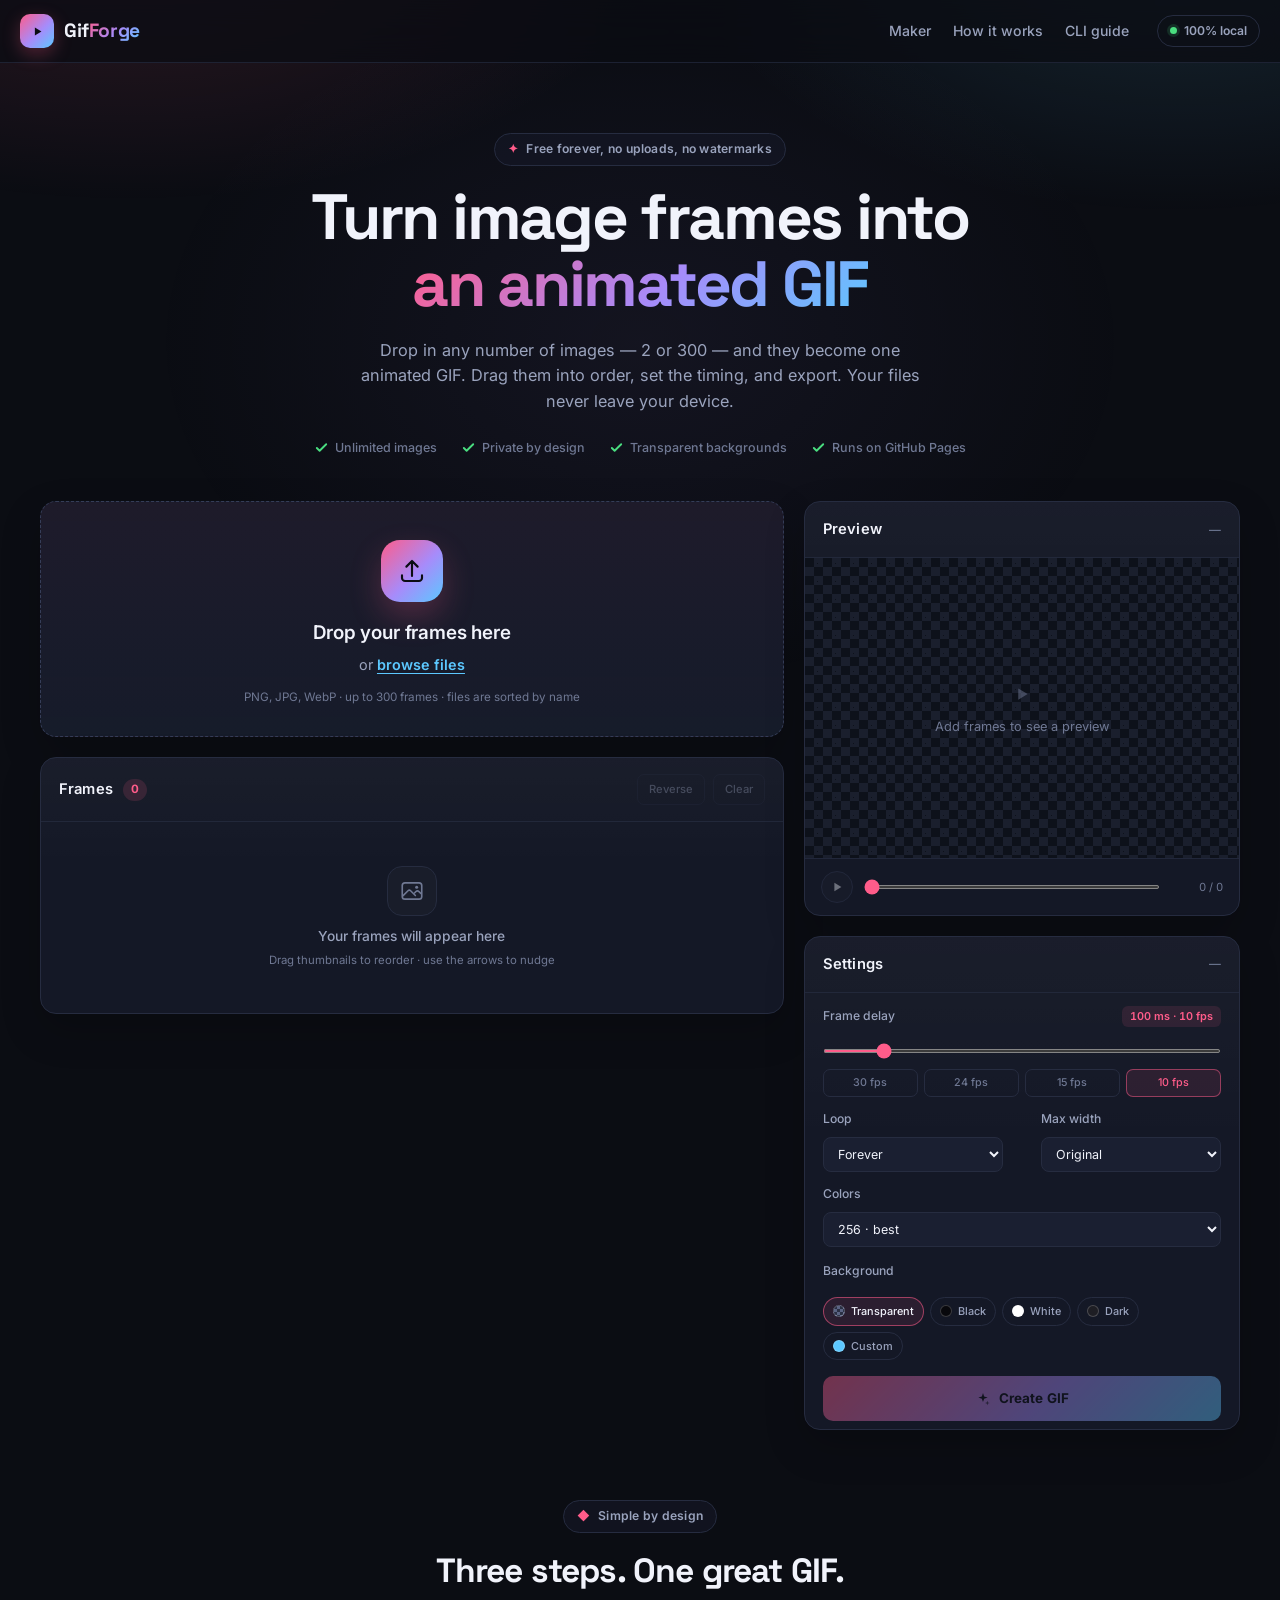
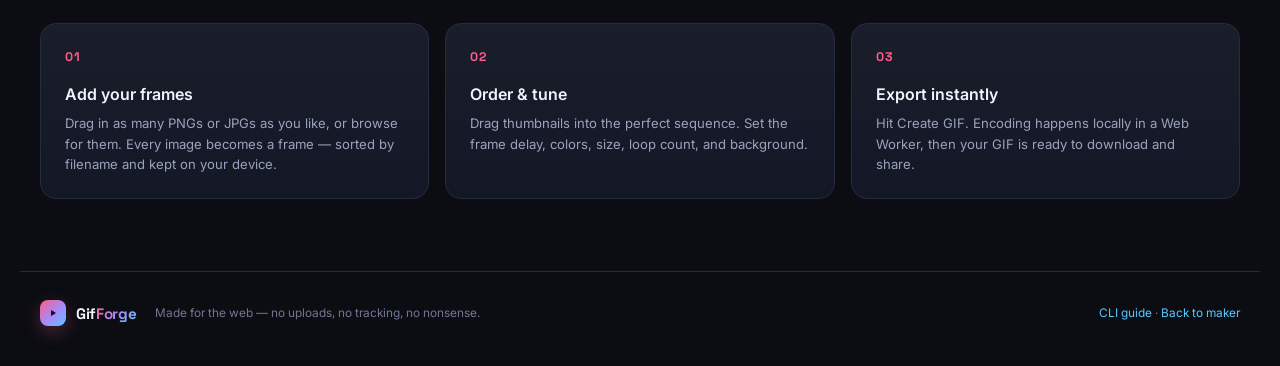
==== commit a0872138: "Remove-sample-animation" ====
--- a/index.html
+++ b/index.html
@@ -57,10 +57,6 @@
             <h2>Drop your frames here</h2>
             <p class="drop-copy">or <button type="button" class="link-btn" id="browseBtn">browse files</button></p>
             <p class="hint">PNG, JPG, WebP · up to 300 frames · files are sorted by name</p>
-            <button type="button" class="sample-btn" id="sampleBtn">
-              <svg viewBox="0 0 16 16" fill="none" aria-hidden="true"><path d="M5 3.5v9l7-4.5-7-4.5Z" fill="currentColor"/></svg>
-              Try the sample animation
-            </button>
           </div>
           <div class="drop-loading" id="dropLoading" hidden>
             <span class="spinner" aria-hidden="true"></span>
--- a/assets/style.css
+++ b/assets/style.css
@@ -105,10 +105,6 @@
 .drop-copy { margin: 6px 0 0; color: var(--muted); font-size: .9rem; }
 .link-btn { padding: 0; border: 0; background: none; color: var(--accent-2); font-weight: 600; text-decoration: underline; text-underline-offset: 3px; }
 .hint { margin: 12px 0 0; color: var(--muted-2); font-size: .73rem; }
-.sample-btn { display: inline-flex; align-items: center; gap: 6px; margin-top: 16px; padding: 7px 13px; border: 1px solid var(--border); border-radius: 999px; background: rgba(255, 255, 255, .03); color: var(--muted); font-size: .75rem; font-weight: 500; transition: .2s; }
-.sample-btn:hover { color: var(--text); border-color: var(--border-strong); background: rgba(255, 255, 255, .055); }
-.sample-btn svg { width: 13px; height: 13px; }
-.sample-btn:disabled { opacity: .5; cursor: wait; }
 .drop-loading { position: absolute; inset: 0; display: flex; align-items: center; justify-content: center; gap: 10px; background: rgba(11, 13, 19, .82); color: var(--muted); font-size: .86rem; backdrop-filter: blur(3px); }
 .spinner { width: 18px; height: 18px; border: 2px solid rgba(255, 255, 255, .15); border-top-color: var(--accent); border-radius: 50%; animation: spin .7s linear infinite; }
 @keyframes spin { to { transform: rotate(360deg); } }
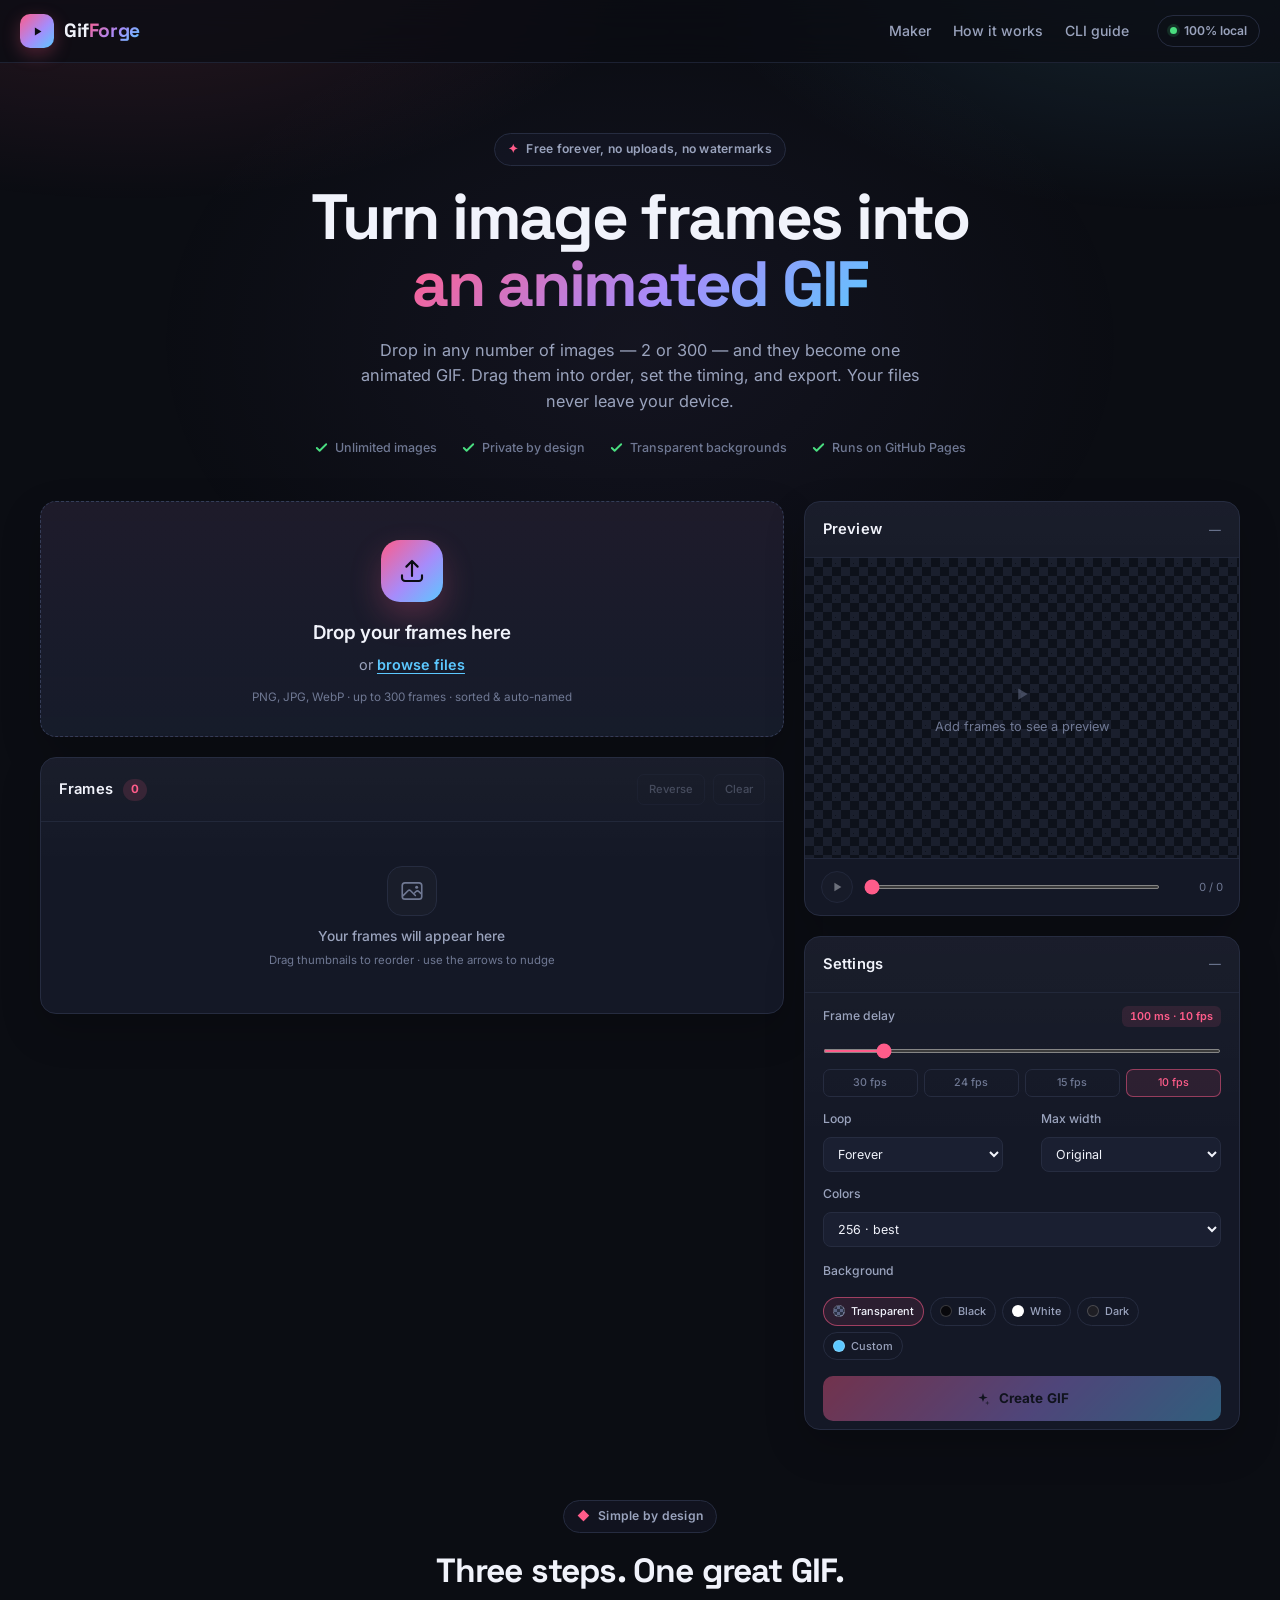
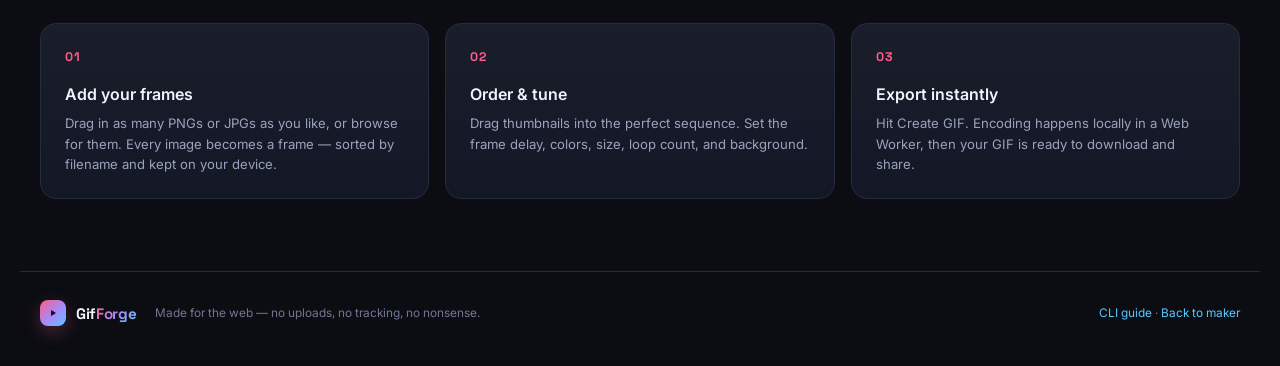
==== commit 54997c86: ""Auto-name-uploaded-frames"" ====
--- a/index.html
+++ b/index.html
@@ -56,7 +56,7 @@
             </div>
             <h2>Drop your frames here</h2>
             <p class="drop-copy">or <button type="button" class="link-btn" id="browseBtn">browse files</button></p>
-            <p class="hint">PNG, JPG, WebP · up to 300 frames · files are sorted by name</p>
+            <p class="hint">PNG, JPG, WebP · up to 300 frames · sorted &amp; auto-named</p>
           </div>
           <div class="drop-loading" id="dropLoading" hidden>
             <span class="spinner" aria-hidden="true"></span>
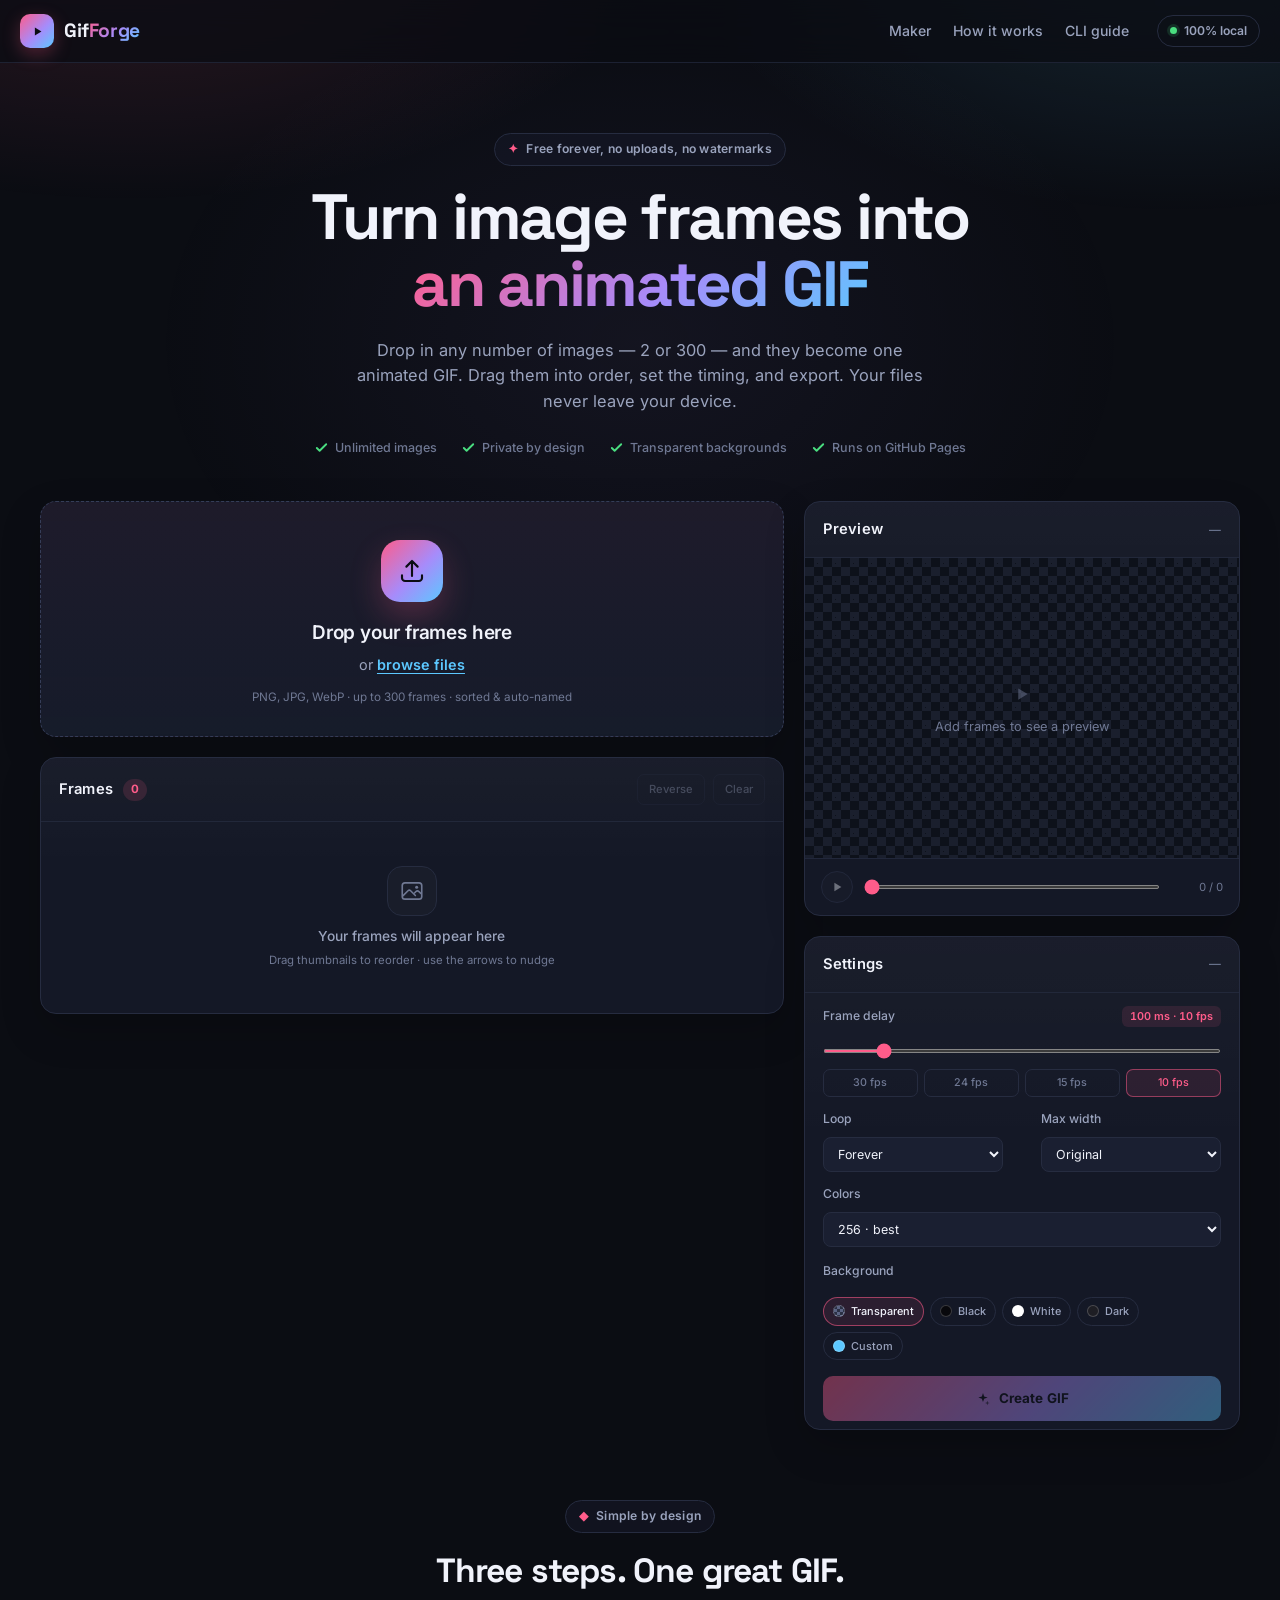
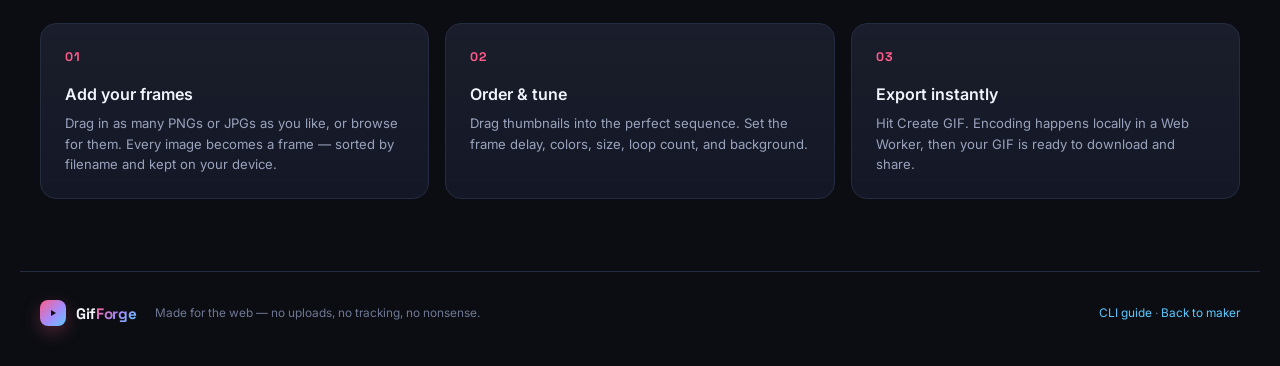
==== commit 79fb8bf3: ""Self-host-fonts-for-privacy"" ====
--- a/index.html
+++ b/index.html
@@ -6,9 +6,7 @@
   <meta name="description" content="GifForge — a free, private GIF maker that runs entirely in your browser. Drop in image frames, reorder them, tune the speed, and download a crisp GIF." />
   <title>GifForge — Free Online GIF Maker</title>
   <link rel="icon" href="data:image/svg+xml,%3Csvg xmlns='http://www.w3.org/2000/svg' viewBox='0 0 64 64'%3E%3Cdefs%3E%3ClinearGradient id='g' x1='0' y1='0' x2='1' y2='1'%3E%3Cstop offset='0' stop-color='%23ff5c8a'/%3E%3Cstop offset='.55' stop-color='%23a78bfa'/%3E%3Cstop offset='1' stop-color='%235cc8ff'/%3E%3C/linearGradient%3E%3C/defs%3E%3Crect width='64' height='64' rx='16' fill='url(%23g)'/%3E%3Cpath d='M25 20v24l18-12z' fill='%230b0d13'/%3E%3C/svg%3E" />
-  <link rel="preconnect" href="https://fonts.googleapis.com" />
-  <link rel="preconnect" href="https://fonts.gstatic.com" crossorigin />
-  <link href="https://fonts.googleapis.com/css2?family=Inter:wght@400;500;600;700;800&family=Space+Grotesk:wght@500;600;700&display=swap" rel="stylesheet" />
+  <link rel="stylesheet" href="assets/fonts/fonts.css" />
   <link rel="stylesheet" href="assets/style.css" />
 </head>
 <body>
--- a/assets/fonts/fonts.css
+++ b/assets/fonts/fonts.css
@@ -0,0 +1,396 @@
+/* cyrillic-ext */
+@font-face {
+  font-family: 'Inter';
+  font-style: normal;
+  font-weight: 400;
+  font-display: swap;
+  src: url(./UcC73FwrK3iLTeHuS_nVMrMxCp50SjIa2JL7SUc.woff2) format('woff2');
+  unicode-range: U+0460-052F, U+1C80-1C8A, U+20B4, U+2DE0-2DFF, U+A640-A69F, U+FE2E-FE2F;
+}
+/* cyrillic */
+@font-face {
+  font-family: 'Inter';
+  font-style: normal;
+  font-weight: 400;
+  font-display: swap;
+  src: url(./UcC73FwrK3iLTeHuS_nVMrMxCp50SjIa0ZL7SUc.woff2) format('woff2');
+  unicode-range: U+0301, U+0400-045F, U+0490-0491, U+04B0-04B1, U+2116;
+}
+/* greek-ext */
+@font-face {
+  font-family: 'Inter';
+  font-style: normal;
+  font-weight: 400;
+  font-display: swap;
+  src: url(./UcC73FwrK3iLTeHuS_nVMrMxCp50SjIa2ZL7SUc.woff2) format('woff2');
+  unicode-range: U+1F00-1FFF;
+}
+/* greek */
+@font-face {
+  font-family: 'Inter';
+  font-style: normal;
+  font-weight: 400;
+  font-display: swap;
+  src: url(./UcC73FwrK3iLTeHuS_nVMrMxCp50SjIa1pL7SUc.woff2) format('woff2');
+  unicode-range: U+0370-0377, U+037A-037F, U+0384-038A, U+038C, U+038E-03A1, U+03A3-03FF;
+}
+/* vietnamese */
+@font-face {
+  font-family: 'Inter';
+  font-style: normal;
+  font-weight: 400;
+  font-display: swap;
+  src: url(./UcC73FwrK3iLTeHuS_nVMrMxCp50SjIa2pL7SUc.woff2) format('woff2');
+  unicode-range: U+0102-0103, U+0110-0111, U+0128-0129, U+0168-0169, U+01A0-01A1, U+01AF-01B0, U+0300-0301, U+0303-0304, U+0308-0309, U+0323, U+0329, U+1EA0-1EF9, U+20AB;
+}
+/* latin-ext */
+@font-face {
+  font-family: 'Inter';
+  font-style: normal;
+  font-weight: 400;
+  font-display: swap;
+  src: url(./UcC73FwrK3iLTeHuS_nVMrMxCp50SjIa25L7SUc.woff2) format('woff2');
+  unicode-range: U+0100-02BA, U+02BD-02C5, U+02C7-02CC, U+02CE-02D7, U+02DD-02FF, U+0304, U+0308, U+0329, U+1D00-1DBF, U+1E00-1E9F, U+1EF2-1EFF, U+2020, U+20A0-20AB, U+20AD-20C4, U+2113, U+2C60-2C7F, U+A720-A7FF;
+}
+/* latin */
+@font-face {
+  font-family: 'Inter';
+  font-style: normal;
+  font-weight: 400;
+  font-display: swap;
+  src: url(./UcC73FwrK3iLTeHuS_nVMrMxCp50SjIa1ZL7.woff2) format('woff2');
+  unicode-range: U+0000-00FF, U+0131, U+0152-0153, U+02BB-02BC, U+02C6, U+02DA, U+02DC, U+0304, U+0308, U+0329, U+2000-206F, U+20AC, U+2122, U+2191, U+2193, U+2212, U+2215, U+FEFF, U+FFFD;
+}
+/* cyrillic-ext */
+@font-face {
+  font-family: 'Inter';
+  font-style: normal;
+  font-weight: 500;
+  font-display: swap;
+  src: url(./UcC73FwrK3iLTeHuS_nVMrMxCp50SjIa2JL7SUc.woff2) format('woff2');
+  unicode-range: U+0460-052F, U+1C80-1C8A, U+20B4, U+2DE0-2DFF, U+A640-A69F, U+FE2E-FE2F;
+}
+/* cyrillic */
+@font-face {
+  font-family: 'Inter';
+  font-style: normal;
+  font-weight: 500;
+  font-display: swap;
+  src: url(./UcC73FwrK3iLTeHuS_nVMrMxCp50SjIa0ZL7SUc.woff2) format('woff2');
+  unicode-range: U+0301, U+0400-045F, U+0490-0491, U+04B0-04B1, U+2116;
+}
+/* greek-ext */
+@font-face {
+  font-family: 'Inter';
+  font-style: normal;
+  font-weight: 500;
+  font-display: swap;
+  src: url(./UcC73FwrK3iLTeHuS_nVMrMxCp50SjIa2ZL7SUc.woff2) format('woff2');
+  unicode-range: U+1F00-1FFF;
+}
+/* greek */
+@font-face {
+  font-family: 'Inter';
+  font-style: normal;
+  font-weight: 500;
+  font-display: swap;
+  src: url(./UcC73FwrK3iLTeHuS_nVMrMxCp50SjIa1pL7SUc.woff2) format('woff2');
+  unicode-range: U+0370-0377, U+037A-037F, U+0384-038A, U+038C, U+038E-03A1, U+03A3-03FF;
+}
+/* vietnamese */
+@font-face {
+  font-family: 'Inter';
+  font-style: normal;
+  font-weight: 500;
+  font-display: swap;
+  src: url(./UcC73FwrK3iLTeHuS_nVMrMxCp50SjIa2pL7SUc.woff2) format('woff2');
+  unicode-range: U+0102-0103, U+0110-0111, U+0128-0129, U+0168-0169, U+01A0-01A1, U+01AF-01B0, U+0300-0301, U+0303-0304, U+0308-0309, U+0323, U+0329, U+1EA0-1EF9, U+20AB;
+}
+/* latin-ext */
+@font-face {
+  font-family: 'Inter';
+  font-style: normal;
+  font-weight: 500;
+  font-display: swap;
+  src: url(./UcC73FwrK3iLTeHuS_nVMrMxCp50SjIa25L7SUc.woff2) format('woff2');
+  unicode-range: U+0100-02BA, U+02BD-02C5, U+02C7-02CC, U+02CE-02D7, U+02DD-02FF, U+0304, U+0308, U+0329, U+1D00-1DBF, U+1E00-1E9F, U+1EF2-1EFF, U+2020, U+20A0-20AB, U+20AD-20C4, U+2113, U+2C60-2C7F, U+A720-A7FF;
+}
+/* latin */
+@font-face {
+  font-family: 'Inter';
+  font-style: normal;
+  font-weight: 500;
+  font-display: swap;
+  src: url(./UcC73FwrK3iLTeHuS_nVMrMxCp50SjIa1ZL7.woff2) format('woff2');
+  unicode-range: U+0000-00FF, U+0131, U+0152-0153, U+02BB-02BC, U+02C6, U+02DA, U+02DC, U+0304, U+0308, U+0329, U+2000-206F, U+20AC, U+2122, U+2191, U+2193, U+2212, U+2215, U+FEFF, U+FFFD;
+}
+/* cyrillic-ext */
+@font-face {
+  font-family: 'Inter';
+  font-style: normal;
+  font-weight: 600;
+  font-display: swap;
+  src: url(./UcC73FwrK3iLTeHuS_nVMrMxCp50SjIa2JL7SUc.woff2) format('woff2');
+  unicode-range: U+0460-052F, U+1C80-1C8A, U+20B4, U+2DE0-2DFF, U+A640-A69F, U+FE2E-FE2F;
+}
+/* cyrillic */
+@font-face {
+  font-family: 'Inter';
+  font-style: normal;
+  font-weight: 600;
+  font-display: swap;
+  src: url(./UcC73FwrK3iLTeHuS_nVMrMxCp50SjIa0ZL7SUc.woff2) format('woff2');
+  unicode-range: U+0301, U+0400-045F, U+0490-0491, U+04B0-04B1, U+2116;
+}
+/* greek-ext */
+@font-face {
+  font-family: 'Inter';
+  font-style: normal;
+  font-weight: 600;
+  font-display: swap;
+  src: url(./UcC73FwrK3iLTeHuS_nVMrMxCp50SjIa2ZL7SUc.woff2) format('woff2');
+  unicode-range: U+1F00-1FFF;
+}
+/* greek */
+@font-face {
+  font-family: 'Inter';
+  font-style: normal;
+  font-weight: 600;
+  font-display: swap;
+  src: url(./UcC73FwrK3iLTeHuS_nVMrMxCp50SjIa1pL7SUc.woff2) format('woff2');
+  unicode-range: U+0370-0377, U+037A-037F, U+0384-038A, U+038C, U+038E-03A1, U+03A3-03FF;
+}
+/* vietnamese */
+@font-face {
+  font-family: 'Inter';
+  font-style: normal;
+  font-weight: 600;
+  font-display: swap;
+  src: url(./UcC73FwrK3iLTeHuS_nVMrMxCp50SjIa2pL7SUc.woff2) format('woff2');
+  unicode-range: U+0102-0103, U+0110-0111, U+0128-0129, U+0168-0169, U+01A0-01A1, U+01AF-01B0, U+0300-0301, U+0303-0304, U+0308-0309, U+0323, U+0329, U+1EA0-1EF9, U+20AB;
+}
+/* latin-ext */
+@font-face {
+  font-family: 'Inter';
+  font-style: normal;
+  font-weight: 600;
+  font-display: swap;
+  src: url(./UcC73FwrK3iLTeHuS_nVMrMxCp50SjIa25L7SUc.woff2) format('woff2');
+  unicode-range: U+0100-02BA, U+02BD-02C5, U+02C7-02CC, U+02CE-02D7, U+02DD-02FF, U+0304, U+0308, U+0329, U+1D00-1DBF, U+1E00-1E9F, U+1EF2-1EFF, U+2020, U+20A0-20AB, U+20AD-20C4, U+2113, U+2C60-2C7F, U+A720-A7FF;
+}
+/* latin */
+@font-face {
+  font-family: 'Inter';
+  font-style: normal;
+  font-weight: 600;
+  font-display: swap;
+  src: url(./UcC73FwrK3iLTeHuS_nVMrMxCp50SjIa1ZL7.woff2) format('woff2');
+  unicode-range: U+0000-00FF, U+0131, U+0152-0153, U+02BB-02BC, U+02C6, U+02DA, U+02DC, U+0304, U+0308, U+0329, U+2000-206F, U+20AC, U+2122, U+2191, U+2193, U+2212, U+2215, U+FEFF, U+FFFD;
+}
+/* cyrillic-ext */
+@font-face {
+  font-family: 'Inter';
+  font-style: normal;
+  font-weight: 700;
+  font-display: swap;
+  src: url(./UcC73FwrK3iLTeHuS_nVMrMxCp50SjIa2JL7SUc.woff2) format('woff2');
+  unicode-range: U+0460-052F, U+1C80-1C8A, U+20B4, U+2DE0-2DFF, U+A640-A69F, U+FE2E-FE2F;
+}
+/* cyrillic */
+@font-face {
+  font-family: 'Inter';
+  font-style: normal;
+  font-weight: 700;
+  font-display: swap;
+  src: url(./UcC73FwrK3iLTeHuS_nVMrMxCp50SjIa0ZL7SUc.woff2) format('woff2');
+  unicode-range: U+0301, U+0400-045F, U+0490-0491, U+04B0-04B1, U+2116;
+}
+/* greek-ext */
+@font-face {
+  font-family: 'Inter';
+  font-style: normal;
+  font-weight: 700;
+  font-display: swap;
+  src: url(./UcC73FwrK3iLTeHuS_nVMrMxCp50SjIa2ZL7SUc.woff2) format('woff2');
+  unicode-range: U+1F00-1FFF;
+}
+/* greek */
+@font-face {
+  font-family: 'Inter';
+  font-style: normal;
+  font-weight: 700;
+  font-display: swap;
+  src: url(./UcC73FwrK3iLTeHuS_nVMrMxCp50SjIa1pL7SUc.woff2) format('woff2');
+  unicode-range: U+0370-0377, U+037A-037F, U+0384-038A, U+038C, U+038E-03A1, U+03A3-03FF;
+}
+/* vietnamese */
+@font-face {
+  font-family: 'Inter';
+  font-style: normal;
+  font-weight: 700;
+  font-display: swap;
+  src: url(./UcC73FwrK3iLTeHuS_nVMrMxCp50SjIa2pL7SUc.woff2) format('woff2');
+  unicode-range: U+0102-0103, U+0110-0111, U+0128-0129, U+0168-0169, U+01A0-01A1, U+01AF-01B0, U+0300-0301, U+0303-0304, U+0308-0309, U+0323, U+0329, U+1EA0-1EF9, U+20AB;
+}
+/* latin-ext */
+@font-face {
+  font-family: 'Inter';
+  font-style: normal;
+  font-weight: 700;
+  font-display: swap;
+  src: url(./UcC73FwrK3iLTeHuS_nVMrMxCp50SjIa25L7SUc.woff2) format('woff2');
+  unicode-range: U+0100-02BA, U+02BD-02C5, U+02C7-02CC, U+02CE-02D7, U+02DD-02FF, U+0304, U+0308, U+0329, U+1D00-1DBF, U+1E00-1E9F, U+1EF2-1EFF, U+2020, U+20A0-20AB, U+20AD-20C4, U+2113, U+2C60-2C7F, U+A720-A7FF;
+}
+/* latin */
+@font-face {
+  font-family: 'Inter';
+  font-style: normal;
+  font-weight: 700;
+  font-display: swap;
+  src: url(./UcC73FwrK3iLTeHuS_nVMrMxCp50SjIa1ZL7.woff2) format('woff2');
+  unicode-range: U+0000-00FF, U+0131, U+0152-0153, U+02BB-02BC, U+02C6, U+02DA, U+02DC, U+0304, U+0308, U+0329, U+2000-206F, U+20AC, U+2122, U+2191, U+2193, U+2212, U+2215, U+FEFF, U+FFFD;
+}
+/* cyrillic-ext */
+@font-face {
+  font-family: 'Inter';
+  font-style: normal;
+  font-weight: 800;
+  font-display: swap;
+  src: url(./UcC73FwrK3iLTeHuS_nVMrMxCp50SjIa2JL7SUc.woff2) format('woff2');
+  unicode-range: U+0460-052F, U+1C80-1C8A, U+20B4, U+2DE0-2DFF, U+A640-A69F, U+FE2E-FE2F;
+}
+/* cyrillic */
+@font-face {
+  font-family: 'Inter';
+  font-style: normal;
+  font-weight: 800;
+  font-display: swap;
+  src: url(./UcC73FwrK3iLTeHuS_nVMrMxCp50SjIa0ZL7SUc.woff2) format('woff2');
+  unicode-range: U+0301, U+0400-045F, U+0490-0491, U+04B0-04B1, U+2116;
+}
+/* greek-ext */
+@font-face {
+  font-family: 'Inter';
+  font-style: normal;
+  font-weight: 800;
+  font-display: swap;
+  src: url(./UcC73FwrK3iLTeHuS_nVMrMxCp50SjIa2ZL7SUc.woff2) format('woff2');
+  unicode-range: U+1F00-1FFF;
+}
+/* greek */
+@font-face {
+  font-family: 'Inter';
+  font-style: normal;
+  font-weight: 800;
+  font-display: swap;
+  src: url(./UcC73FwrK3iLTeHuS_nVMrMxCp50SjIa1pL7SUc.woff2) format('woff2');
+  unicode-range: U+0370-0377, U+037A-037F, U+0384-038A, U+038C, U+038E-03A1, U+03A3-03FF;
+}
+/* vietnamese */
+@font-face {
+  font-family: 'Inter';
+  font-style: normal;
+  font-weight: 800;
+  font-display: swap;
+  src: url(./UcC73FwrK3iLTeHuS_nVMrMxCp50SjIa2pL7SUc.woff2) format('woff2');
+  unicode-range: U+0102-0103, U+0110-0111, U+0128-0129, U+0168-0169, U+01A0-01A1, U+01AF-01B0, U+0300-0301, U+0303-0304, U+0308-0309, U+0323, U+0329, U+1EA0-1EF9, U+20AB;
+}
+/* latin-ext */
+@font-face {
+  font-family: 'Inter';
+  font-style: normal;
+  font-weight: 800;
+  font-display: swap;
+  src: url(./UcC73FwrK3iLTeHuS_nVMrMxCp50SjIa25L7SUc.woff2) format('woff2');
+  unicode-range: U+0100-02BA, U+02BD-02C5, U+02C7-02CC, U+02CE-02D7, U+02DD-02FF, U+0304, U+0308, U+0329, U+1D00-1DBF, U+1E00-1E9F, U+1EF2-1EFF, U+2020, U+20A0-20AB, U+20AD-20C4, U+2113, U+2C60-2C7F, U+A720-A7FF;
+}
+/* latin */
+@font-face {
+  font-family: 'Inter';
+  font-style: normal;
+  font-weight: 800;
+  font-display: swap;
+  src: url(./UcC73FwrK3iLTeHuS_nVMrMxCp50SjIa1ZL7.woff2) format('woff2');
+  unicode-range: U+0000-00FF, U+0131, U+0152-0153, U+02BB-02BC, U+02C6, U+02DA, U+02DC, U+0304, U+0308, U+0329, U+2000-206F, U+20AC, U+2122, U+2191, U+2193, U+2212, U+2215, U+FEFF, U+FFFD;
+}
+/* vietnamese */
+@font-face {
+  font-family: 'Space Grotesk';
+  font-style: normal;
+  font-weight: 500;
+  font-display: swap;
+  src: url(./V8mDoQDjQSkFtoMM3T6r8E7mPb54C-s0.woff2) format('woff2');
+  unicode-range: U+0102-0103, U+0110-0111, U+0128-0129, U+0168-0169, U+01A0-01A1, U+01AF-01B0, U+0300-0301, U+0303-0304, U+0308-0309, U+0323, U+0329, U+1EA0-1EF9, U+20AB;
+}
+/* latin-ext */
+@font-face {
+  font-family: 'Space Grotesk';
+  font-style: normal;
+  font-weight: 500;
+  font-display: swap;
+  src: url(./V8mDoQDjQSkFtoMM3T6r8E7mPb94C-s0.woff2) format('woff2');
+  unicode-range: U+0100-02BA, U+02BD-02C5, U+02C7-02CC, U+02CE-02D7, U+02DD-02FF, U+0304, U+0308, U+0329, U+1D00-1DBF, U+1E00-1E9F, U+1EF2-1EFF, U+2020, U+20A0-20AB, U+20AD-20C4, U+2113, U+2C60-2C7F, U+A720-A7FF;
+}
+/* latin */
+@font-face {
+  font-family: 'Space Grotesk';
+  font-style: normal;
+  font-weight: 500;
+  font-display: swap;
+  src: url(./V8mDoQDjQSkFtoMM3T6r8E7mPbF4Cw.woff2) format('woff2');
+  unicode-range: U+0000-00FF, U+0131, U+0152-0153, U+02BB-02BC, U+02C6, U+02DA, U+02DC, U+0304, U+0308, U+0329, U+2000-206F, U+20AC, U+2122, U+2191, U+2193, U+2212, U+2215, U+FEFF, U+FFFD;
+}
+/* vietnamese */
+@font-face {
+  font-family: 'Space Grotesk';
+  font-style: normal;
+  font-weight: 600;
+  font-display: swap;
+  src: url(./V8mDoQDjQSkFtoMM3T6r8E7mPb54C-s0.woff2) format('woff2');
+  unicode-range: U+0102-0103, U+0110-0111, U+0128-0129, U+0168-0169, U+01A0-01A1, U+01AF-01B0, U+0300-0301, U+0303-0304, U+0308-0309, U+0323, U+0329, U+1EA0-1EF9, U+20AB;
+}
+/* latin-ext */
+@font-face {
+  font-family: 'Space Grotesk';
+  font-style: normal;
+  font-weight: 600;
+  font-display: swap;
+  src: url(./V8mDoQDjQSkFtoMM3T6r8E7mPb94C-s0.woff2) format('woff2');
+  unicode-range: U+0100-02BA, U+02BD-02C5, U+02C7-02CC, U+02CE-02D7, U+02DD-02FF, U+0304, U+0308, U+0329, U+1D00-1DBF, U+1E00-1E9F, U+1EF2-1EFF, U+2020, U+20A0-20AB, U+20AD-20C4, U+2113, U+2C60-2C7F, U+A720-A7FF;
+}
+/* latin */
+@font-face {
+  font-family: 'Space Grotesk';
+  font-style: normal;
+  font-weight: 600;
+  font-display: swap;
+  src: url(./V8mDoQDjQSkFtoMM3T6r8E7mPbF4Cw.woff2) format('woff2');
+  unicode-range: U+0000-00FF, U+0131, U+0152-0153, U+02BB-02BC, U+02C6, U+02DA, U+02DC, U+0304, U+0308, U+0329, U+2000-206F, U+20AC, U+2122, U+2191, U+2193, U+2212, U+2215, U+FEFF, U+FFFD;
+}
+/* vietnamese */
+@font-face {
+  font-family: 'Space Grotesk';
+  font-style: normal;
+  font-weight: 700;
+  font-display: swap;
+  src: url(./V8mDoQDjQSkFtoMM3T6r8E7mPb54C-s0.woff2) format('woff2');
+  unicode-range: U+0102-0103, U+0110-0111, U+0128-0129, U+0168-0169, U+01A0-01A1, U+01AF-01B0, U+0300-0301, U+0303-0304, U+0308-0309, U+0323, U+0329, U+1EA0-1EF9, U+20AB;
+}
+/* latin-ext */
+@font-face {
+  font-family: 'Space Grotesk';
+  font-style: normal;
+  font-weight: 700;
+  font-display: swap;
+  src: url(./V8mDoQDjQSkFtoMM3T6r8E7mPb94C-s0.woff2) format('woff2');
+  unicode-range: U+0100-02BA, U+02BD-02C5, U+02C7-02CC, U+02CE-02D7, U+02DD-02FF, U+0304, U+0308, U+0329, U+1D00-1DBF, U+1E00-1E9F, U+1EF2-1EFF, U+2020, U+20A0-20AB, U+20AD-20C4, U+2113, U+2C60-2C7F, U+A720-A7FF;
+}
+/* latin */
+@font-face {
+  font-family: 'Space Grotesk';
+  font-style: normal;
+  font-weight: 700;
+  font-display: swap;
+  src: url(./V8mDoQDjQSkFtoMM3T6r8E7mPbF4Cw.woff2) format('woff2');
+  unicode-range: U+0000-00FF, U+0131, U+0152-0153, U+02BB-02BC, U+02C6, U+02DA, U+02DC, U+0304, U+0308, U+0329, U+2000-206F, U+20AC, U+2122, U+2191, U+2193, U+2212, U+2215, U+FEFF, U+FFFD;
+}
